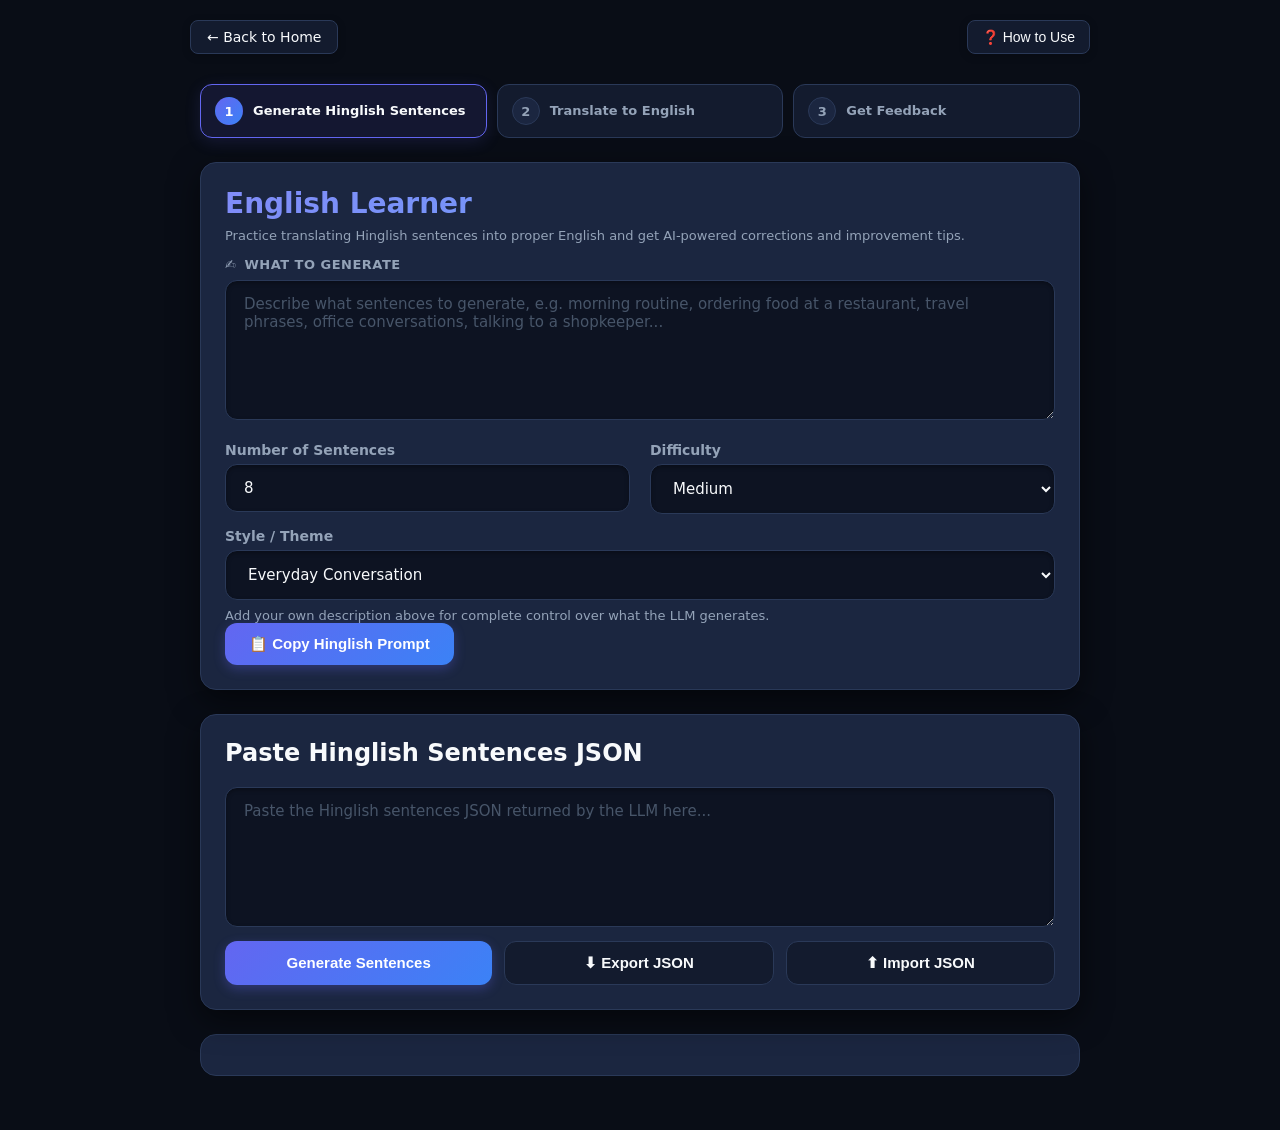
==== english/english.html @ 40af6afd "added English page" ====
<!DOCTYPE html>
<html lang="en">
<head>
  <meta charset="UTF-8">
  <meta name="viewport" content="width=device-width, initial-scale=1.0">
  <meta http-equiv="Cache-Control" content="no-cache, no-store, must-revalidate">
  <meta http-equiv="Pragma" content="no-cache">
  <meta http-equiv="Expires" content="0">
  <title>LLM Learning Hub - English Learner</title>
  <link rel="stylesheet" href="../styles.css">
</head>
<body>
  <div class="top-nav">
    <a href="../index.html" class="back-btn-top">← Back to Home</a>
    <button id="helpBtn" class="help-btn-top">❓ How to Use</button>
  </div>

  <div class="container">
    <div class="step-flow">
      <div class="step active" id="step1">
        <span class="step-num">1</span>
        <span class="step-label">Generate Hinglish Sentences</span>
      </div>
      <div class="step" id="step2">
        <span class="step-num">2</span>
        <span class="step-label">Translate to English</span>
      </div>
      <div class="step" id="step3">
        <span class="step-num">3</span>
        <span class="step-label">Get Feedback</span>
      </div>
    </div>

    <div class="card">
      <h1>English Learner</h1>
      <p class="template-hint">Practice translating Hinglish sentences into proper English and get AI-powered corrections and improvement tips.</p>

      <div class="input-group-aesthetic">
        <label for="description"><span>✍️</span> What to Generate</label>
        <textarea id="description" placeholder="Describe what sentences to generate, e.g. morning routine, ordering food at a restaurant, travel phrases, office conversations, talking to a shopkeeper..."></textarea>
      </div>

      <div class="topic-concept-grid">
        <div>
          <label for="numSentences">Number of Sentences</label>
          <input type="number" id="numSentences" value="8" min="1" max="50">
        </div>
        <div>
          <label for="difficulty">Difficulty</label>
          <select id="difficulty">
            <option>Easy</option>
            <option selected>Medium</option>
            <option>Hard</option>
          </select>
        </div>
      </div>

      <label for="style">Style / Theme</label>
      <select id="style">
        <option>Everyday Conversation</option>
        <option>Casual & Fun</option>
        <option>Formal & Polite</option>
        <option>Business / Office</option>
        <option>Travel</option>
        <option>Food & Restaurants</option>
        <option>Shopping</option>
      </select>
      <p class="template-hint">Add your own description above for complete control over what the LLM generates.</p>

      <button id="copyPromptBtn">📋 Copy Hinglish Prompt</button>
    </div>

    <div class="card">
      <h2>Paste Hinglish Sentences JSON</h2>
      <textarea id="jsonInput" placeholder='Paste the Hinglish sentences JSON returned by the LLM here...'></textarea><br>
      <div class="action-buttons">
        <button id="generateBtn">Generate Sentences</button>
        <button id="exportBtn" class="secondary-btn">⬇ Export JSON</button>
        <button id="importBtn" class="secondary-btn">⬆ Import JSON</button>
      </div>
      <input type="file" id="importFileInput" accept=".json,application/json" class="hidden">
    </div>

    <div class="card hidden" id="translationSection">
      <h2>Translate Each Sentence to English</h2>
      <p class="template-hint">Read each Hinglish sentence below and type its correct English translation. Then copy the response prompt for AI feedback.</p>
      <div id="sentences"></div>
      <button id="copyTranslationPromptBtn" class="hidden">📋 Copy Response Prompt</button>
    </div>

    <div class="card hidden" id="feedbackJsonCard">
      <h2>Paste Feedback JSON</h2>
      <textarea id="feedbackJsonInput" placeholder="Paste the AI feedback JSON here..."></textarea><br>
      <button id="showFeedbackBtn">Show Feedback</button>
    </div>

    <div id="result"></div>
    <div id="feedback"></div>
  </div>

  <div id="helpModal" class="modal-overlay">
    <div class="modal-card">
      <div class="modal-header">
        <h2>How to Use English Learner</h2>
        <button id="closeModalBtn" class="modal-close-btn">&times;</button>
      </div>
      <div class="modal-body">
        <ol>
          <li>Describe what sentences you want in <strong>What to Generate</strong> (e.g. daily routine, restaurant, travel).</li>
          <li>Click <strong>📋 Copy Hinglish Prompt</strong> and paste it into any LLM (ChatGPT, Claude, Gemini) to generate Hinglish sentences.</li>
          <li>Paste the returned JSON into the <strong>Paste Hinglish Sentences JSON</strong> box and click <strong>Generate Sentences</strong>.</li>
          <li>Type the correct <strong>English translation</strong> for each Hinglish sentence.</li>
          <li>Click <strong>📋 Copy Response Prompt</strong>, paste it into the LLM to get mistakes & improvements.</li>
          <li>Paste the returned feedback JSON and click <strong>Show Feedback</strong> to see your mistakes and how to improve.</li>
        </ol>
      </div>
    </div>
  </div>

  <div id="toast-container"></div>

  <script src="../common.js"></script>
  <script src="english.js"></script>
</body>
</html>
---- styles.css ----
:root {
  --bg-primary: #090d16;
  --bg-secondary: #131b2e;
  --bg-card: #1b2640;
  --border-color: #2a3958;
  --border-focus: #6366f1;
  --text-primary: #f8fafc;
  --text-secondary: #94a3b8;
  --accent-gradient: linear-gradient(135deg, #6366f1 0%, #3b82f6 100%);
  --accent-hover: linear-gradient(135deg, #4f46e5 0%, #2563eb 100%);
  --accent-color: #6366f1;
  --success-bg: rgba(22, 163, 74, 0.15);
  --success-border: #16a34a;
  --success-text: #4ade80;
  --error-bg: rgba(220, 38, 38, 0.15);
  --error-border: #dc2626;
  --error-text: #f87171;
  --font-sans: 'Inter', system-ui, -apple-system, BlinkMacSystemFont, "Segoe UI", Roboto, sans-serif;
}

body {
  font-family: var(--font-sans);
  background-color: var(--bg-primary);
  color: var(--text-primary);
  margin: 0;
  min-height: 100vh;
  display: flex;
  flex-direction: column;
  justify-content: flex-start;
  align-items: center;
  padding: 20px;
  box-sizing: border-box;
}

.container {
  width: 100%;
  max-width: 900px;
  margin: 0 auto;
  padding: 10px;
  box-sizing: border-box;
}

/* Top Navigation Bar */
.top-nav {
  width: 100%;
  max-width: 900px;
  margin-bottom: 20px;
  display: flex;
  justify-content: space-between;
  align-items: center;
}

.back-btn-top {
  display: inline-flex;
  align-items: center;
  gap: 8px;
  padding: 8px 16px;
  background: var(--bg-secondary);
  border: 1px solid var(--border-color);
  color: var(--text-primary);
  border-radius: 8px;
  text-decoration: none;
  font-size: 14px;
  font-weight: 500;
  transition: all 0.2s ease;
  box-shadow: 0 2px 8px rgba(0, 0, 0, 0.2);
}

.back-btn-top:hover {
  background: rgba(99, 102, 241, 0.1);
  border-color: var(--border-focus);
  color: #818cf8;
}

.help-btn-top {
  display: inline-flex;
  align-items: center;
  gap: 6px;
  padding: 8px 14px;
  background: var(--bg-secondary);
  border: 1px solid var(--border-color);
  color: var(--text-primary);
  border-radius: 8px;
  font-size: 14px;
  font-weight: 500;
  cursor: pointer;
  transition: all 0.2s ease;
  box-shadow: 0 2px 8px rgba(0, 0, 0, 0.2);
}

.help-btn-top:hover {
  background: rgba(99, 102, 241, 0.1);
  border-color: var(--border-focus);
  color: #818cf8;
}

/* Modal Styles */
.modal-overlay {
  position: fixed;
  top: 0;
  left: 0;
  width: 100%;
  height: 100%;
  background: rgba(9, 13, 22, 0.85);
  backdrop-filter: blur(6px);
  display: flex;
  justify-content: center;
  align-items: center;
  z-index: 1000;
  padding: 20px;
  box-sizing: border-box;
  opacity: 0;
  pointer-events: none;
  transition: opacity 0.25s ease;
}

.modal-overlay.active {
  opacity: 1;
  pointer-events: auto;
}

.modal-card {
  background: var(--bg-card);
  border: 1px solid var(--border-color);
  border-radius: 16px;
  max-width: 550px;
  width: 100%;
  padding: 30px;
  box-shadow: 0 20px 40px rgba(0, 0, 0, 0.6);
  position: relative;
  box-sizing: border-box;
  transform: translateY(10px);
  transition: transform 0.25s ease;
}

.modal-overlay.active .modal-card {
  transform: translateY(0);
}

.modal-header {
  display: flex;
  justify-content: space-between;
  align-items: center;
  margin-bottom: 16px;
}

.modal-header h2 {
  margin: 0;
  font-size: 20px;
  color: var(--text-primary);
}

.modal-close-btn {
  background: transparent;
  border: none;
  color: var(--text-secondary);
  font-size: 20px;
  cursor: pointer;
  padding: 4px;
  box-shadow: none;
  border-radius: 6px;
  display: flex;
  align-items: center;
  justify-content: center;
}

.modal-close-btn:hover {
  background: rgba(255, 255, 255, 0.1);
  color: var(--text-primary);
  transform: none;
  box-shadow: none;
}

.modal-body {
  color: var(--text-secondary);
  font-size: 14.5px;
  line-height: 1.6;
}

.modal-body ol {
  margin: 0;
  padding-left: 20px;
}

.modal-body li {
  margin-bottom: 10px;
}

.modal-body strong {
  color: var(--text-primary);
}

.card,
.question,
.overall-feedback-card {
  background: var(--bg-card);
  border: 1px solid var(--border-color);
  border-radius: 16px;
  box-shadow: 0 10px 30px rgba(0, 0, 0, 0.5);
  padding: 24px;
  margin-bottom: 24px;
  box-sizing: border-box;
  backdrop-filter: blur(10px);
  transition: transform 0.2s ease, border-color 0.2s ease;
}

.card:hover {
  border-color: rgba(99, 102, 241, 0.4);
}

h1, h2, h3 {
  color: var(--text-primary);
  font-weight: 700;
  margin-top: 0;
}

h1 {
  font-size: 28px;
  background: linear-gradient(135deg, #818cf8 0%, #60a5fa 100%);
  -webkit-background-clip: text;
  -webkit-text-fill-color: transparent;
  margin-bottom: 8px;
}

label {
  display: block;
  font-size: 14px;
  font-weight: 600;
  color: var(--text-secondary);
  margin-bottom: 6px;
  margin-top: 14px;
}

/* Enhanced Inputs & Textareas */
input[type="text"],
input[type="number"],
select,
textarea {
  width: 100%;
  padding: 14px 18px;
  background: #0d1322;
  border: 1.5px solid var(--border-color);
  border-radius: 12px;
  color: var(--text-primary);
  font-family: inherit;
  font-size: 15px;
  box-sizing: border-box;
  transition: all 0.25s ease;
  outline: none;
  box-shadow: inset 0 2px 4px rgba(0, 0, 0, 0.3);
}

input[type="text"]::placeholder,
input[type="number"]::placeholder,
textarea::placeholder {
  color: #475569;
}

input[type="text"]:hover,
input[type="number"]:hover,
select:hover,
textarea:hover {
  border-color: #3b82f6;
}

input[type="text"]:focus,
input[type="number"]:focus,
select:focus,
textarea:focus {
  border-color: var(--border-focus);
  background: #090d16;
  box-shadow: inset 0 2px 4px rgba(0, 0, 0, 0.4), 0 0 0 4px rgba(99, 102, 241, 0.25);
}

textarea {
  min-height: 140px;
  resize: vertical;
}

#additionalDescription {
  min-height: 80px;
}

.checkbox-group {
  display: flex;
  align-items: center;
  gap: 12px;
  margin: 16px 0;
}

.checkbox-group input {
  width: 20px;
  height: 20px;
  accent-color: var(--accent-color);
  cursor: pointer;
  margin: 0;
}

.checkbox-group label {
  margin: 0;
  color: var(--text-primary);
  cursor: pointer;
  font-weight: 500;
}

button {
  background: var(--accent-gradient);
  color: #fff;
  border: none;
  padding: 12px 24px;
  border-radius: 12px;
  cursor: pointer;
  font-size: 15px;
  font-weight: 600;
  transition: all 0.2s ease;
  box-shadow: 0 4px 12px rgba(99, 102, 241, 0.3);
  display: inline-flex;
  align-items: center;
  justify-content: center;
  gap: 8px;
}

button:hover {
  background: var(--accent-hover);
  transform: translateY(-1px);
  box-shadow: 0 6px 16px rgba(99, 102, 241, 0.4);
}

button:active {
  transform: translateY(0);
}

.action-buttons {
  display: flex;
  gap: 12px;
  flex-wrap: wrap;
  width: 100%;
  margin-top: 10px;
}

.action-buttons button {
  flex: 1;
  min-width: 180px;
}

#submitArea {
  width: 100%;
  margin: 20px 0;
}

#submitArea > button,
#submitArea .action-buttons {
  width: 100%;
}

.option {
  display: flex;
  align-items: flex-start;
  gap: 14px;
  padding: 14px 18px;
  margin: 12px 0;
  background: var(--bg-secondary);
  border: 1px solid var(--border-color);
  border-radius: 12px;
  cursor: pointer;
  transition: all 0.2s ease;
}

.option:hover {
  background: rgba(99, 102, 241, 0.08);
  border-color: rgba(99, 102, 241, 0.4);
}

.option input {
  width: 20px;
  height: 20px;
  margin-top: 2px;
  accent-color: var(--accent-color);
  flex-shrink: 0;
}

.option-content {
  flex: 1;
  min-width: 0;
}

.question-text,
.option-text {
  font-family: inherit;
  font-size: 15px;
  line-height: 1.6;
  background: var(--bg-secondary);
  border: 1px solid var(--border-color);
  border-radius: 12px;
  padding: 14px;
  margin: 10px 0 6px;
  white-space: pre-wrap;
  word-break: break-word;
}

.option-text {
  background: transparent;
  border: none;
  padding: 0;
  margin: 0;
}

.correct-option {
  background: var(--success-bg) !important;
  border-color: var(--success-border) !important;
  color: var(--success-text);
}

.wrong-option {
  background: var(--error-bg) !important;
  border-color: var(--error-border) !important;
  color: var(--error-text);
}

.correct {
  color: var(--success-text);
  font-weight: 600;
}

.wrong {
  color: var(--error-text);
  font-weight: 600;
}

#result {
  font-size: 24px;
  font-weight: 700;
  margin: 24px 0;
  text-align: center;
  background: var(--bg-card);
  border: 1px solid var(--border-color);
  padding: 20px;
  border-radius: 16px;
}

.hidden {
  display: none !important;
}

/* Interview mode specifics */
.answer-label {
  margin-top: 16px;
}

.answer-input {
  min-height: 160px;
  background: #0d1322 !important;
}

.feedback-block {
  margin-top: 16px;
  padding: 16px;
  border-radius: 12px;
  background: var(--bg-secondary);
  border: 1px solid var(--border-color);
}

.feedback-heading {
  font-weight: 600;
  margin-bottom: 8px;
  color: #818cf8;
  font-size: 14px;
  text-transform: uppercase;
  letter-spacing: 0.5px;
}

.feedback-grid {
  margin-top: 16px;
}

.feedback-pill {
  display: inline-flex;
  align-items: center;
  gap: 10px;
  padding: 8px 16px;
  border-radius: 999px;
  background: rgba(99, 102, 241, 0.15);
  border: 1px solid rgba(99, 102, 241, 0.3);
  font-weight: 600;
}

.pill-label {
  color: #818cf8;
}

.pill-value {
  color: var(--text-primary);
}

/* Home page styling overrides */
.home-container {
  display: flex;
  flex-direction: column;
  align-items: center;
  justify-content: center;
  min-height: 85vh;
  text-align: center;
}

.home-card {
  max-width: 680px;
  width: 100%;
  padding: 48px 36px;
}

.brand-badge {
  display: inline-flex;
  align-items: center;
  gap: 8px;
  padding: 8px 18px;
  border-radius: 999px;
  background: rgba(99, 102, 241, 0.12);
  border: 1px solid rgba(99, 102, 241, 0.4);
  color: #a5b4fc;
  font-size: 13px;
  font-weight: 600;
  letter-spacing: 0.4px;
  margin-bottom: 18px;
}

.home-subtitle {
  color: var(--text-secondary);
  margin-top: 10px;
  line-height: 1.6;
  font-size: 15px;
}

.mode-grid {
  display: grid;
  grid-template-columns: repeat(auto-fit, minmax(200px, 1fr));
  gap: 20px;
  margin-top: 32px;
  width: 100%;
}

.mode-card {
  background: var(--bg-secondary);
  border: 2px solid var(--border-color);
  border-radius: 16px;
  padding: 30px 20px;
  text-decoration: none;
  color: var(--text-primary);
  display: flex;
  flex-direction: column;
  align-items: center;
  gap: 12px;
  transition: all 0.25s ease;
  cursor: pointer;
  box-sizing: border-box;
  min-height: 180px;
  justify-content: center;
}

.mode-card:hover {
  border-color: var(--border-focus);
  transform: translateY(-4px);
  background: rgba(99, 102, 241, 0.05);
  box-shadow: 0 10px 25px rgba(99, 102, 241, 0.2);
}

.mode-card:active {
  transform: translateY(-2px);
}

.mode-card:focus-visible {
  outline: 2px solid var(--border-focus);
  outline-offset: 2px;
}

.mode-icon {
  font-size: 36px;
}

.mode-title {
  font-size: 18px;
  font-weight: 700;
}

.mode-desc {
  font-size: 13px;
  color: var(--text-secondary);
  line-height: 1.5;
}

.home-footer {
  margin-top: 36px;
  padding: 16px 20px;
  background: var(--bg-secondary);
  border: 1px dashed var(--border-color);
  border-radius: 12px;
  font-size: 14px;
  color: var(--text-secondary);
}

.home-footer strong {
  color: #818cf8;
}

.home-footer p {
  margin: 6px 0 0;
}

/* Step flow indicator */
.step-flow {
  display: flex;
  gap: 10px;
  margin-bottom: 24px;
  flex-wrap: wrap;
}

.step {
  flex: 1;
  min-width: 140px;
  display: flex;
  align-items: center;
  gap: 10px;
  padding: 12px 14px;
  background: var(--bg-secondary);
  border: 1px solid var(--border-color);
  border-radius: 12px;
  color: var(--text-secondary);
  transition: all 0.25s ease;
}

.step.active {
  border-color: var(--border-focus);
  background: rgba(99, 102, 241, 0.12);
  color: var(--text-primary);
  box-shadow: 0 4px 16px rgba(99, 102, 241, 0.15);
}

.step .step-num {
  width: 26px;
  height: 26px;
  border-radius: 50%;
  background: var(--bg-card);
  border: 1.5px solid var(--border-color);
  display: flex;
  align-items: center;
  justify-content: center;
  font-size: 13px;
  font-weight: 700;
  flex-shrink: 0;
  transition: all 0.25s ease;
}

.step.active .step-num {
  background: var(--accent-gradient);
  border-color: transparent;
  color: #fff;
}

.step-label {
  font-weight: 600;
  font-size: 13px;
  line-height: 1.3;
}

/* Toast notifications */
#toast-container {
  position: fixed;
  bottom: 20px;
  left: 50%;
  transform: translateX(-50%);
  z-index: 2000;
  display: flex;
  flex-direction: column;
  align-items: center;
  gap: 8px;
  width: min(92vw, 440px);
  pointer-events: none;
}

.toast {
  background: var(--bg-card);
  border: 1px solid var(--border-focus);
  color: var(--text-primary);
  padding: 12px 20px;
  border-radius: 12px;
  font-size: 14px;
  font-weight: 500;
  box-shadow: 0 10px 30px rgba(0, 0, 0, 0.5);
  opacity: 0;
  transform: translateY(12px);
  transition: all 0.25s ease;
  text-align: center;
  max-width: 100%;
  line-height: 1.4;
  word-break: break-word;
}

.toast.show {
  opacity: 1;
  transform: translateY(0);
}

.toast.success {
  background: var(--success-bg);
  border-color: var(--success-border);
  color: var(--success-text);
}

.toast.error {
  background: var(--error-bg);
  border-color: var(--error-border);
  color: var(--error-text);
}

.answer-preview {
  white-space: pre-wrap;
  word-break: break-word;
  color: var(--text-primary);
}

.correct-translation {
  color: var(--success-text);
  white-space: pre-wrap;
  word-break: break-word;
}

/* Mobile responsiveness */
@media (max-width: 640px) {
  body {
    padding: 10px;
  }

  .container {
    padding: 4px;
  }

  .card,
  .question,
  .overall-feedback-card {
    padding: 16px;
    border-radius: 12px;
  }

  h1 {
    font-size: 24px;
  }

  button {
    width: 100%;
  }

  .action-buttons {
    flex-direction: column;
  }

  .action-buttons button {
    min-width: 0;
  }

  input[type="text"],
  input[type="number"],
  select,
  textarea {
    font-size: 16px;
  }

  .step-flow {
    gap: 6px;
  }

  .step {
    min-width: 100%;
    padding: 10px 12px;
  }

  .home-card {
    padding: 28px 18px;
  }

  .top-nav {
    margin-bottom: 14px;
  }

  .back-btn-top,
  .help-btn-top {
    padding: 8px 12px;
    font-size: 13px;
  }
}

/* Aesthetic Topic & Concept Input Styles */
.topic-concept-grid {
  display: grid;
  grid-template-columns: 1fr 1fr;
  gap: 20px;
  margin-top: 8px;
  margin-bottom: 4px;
}

@media (max-width: 768px) {
  .topic-concept-grid {
    grid-template-columns: 1fr;
    gap: 16px;
  }
}

.input-group-aesthetic {
  display: flex;
  flex-direction: column;
  position: relative;
}

.input-group-aesthetic > label {
  display: flex;
  align-items: center;
  gap: 8px;
  font-size: 13px;
  font-weight: 600;
  color: var(--text-secondary);
  margin-bottom: 8px;
  margin-top: 14px;
  letter-spacing: 0.5px;
  text-transform: uppercase;
}

.input-with-icon {
  position: relative;
  display: flex;
  align-items: center;
}

.input-with-icon input {
  padding-left: 48px !important;
}

.input-icon {
  position: absolute;
  left: 16px;
  font-size: 18px;
  pointer-events: none;
  display: flex;
  align-items: center;
  justify-content: center;
  color: var(--text-secondary);
  transition: color 0.25s ease;
}

.input-with-icon input:focus ~ .input-icon,
.input-with-icon input:hover ~ .input-icon {
  color: var(--border-focus);
}

.suggestion-chips {
  display: flex;
  flex-wrap: wrap;
  gap: 6px;
  margin-top: 8px;
}

.chip {
  background: var(--bg-secondary);
  border: 1px solid var(--border-color);
  color: var(--text-secondary);
  font-size: 12px;
  padding: 4px 12px;
  border-radius: 20px;
  cursor: pointer;
  transition: all 0.2s ease;
  font-family: inherit;
  font-weight: 500;
}

.chip:hover {
  background: rgba(99, 102, 241, 0.15);
  border-color: var(--border-focus);
  color: #818cf8;
  transform: translateY(-1px);
}

/* Prompt template select */
#promptTemplate {
  margin-bottom: 4px;
}

.template-hint {
  font-size: 13px;
  color: var(--text-secondary);
  margin-top: 8px;
  margin-bottom: 0;
}

/* Timer controls */
.timer-controls {
  display: flex;
  align-items: center;
  gap: 24px;
  margin: 6px 0 4px;
  flex-wrap: wrap;
}

.timer-controls .checkbox-group {
  margin: 0;
}

.timer-duration {
  display: flex;
  align-items: center;
  gap: 10px;
}

.timer-duration label {
  margin: 0;
  white-space: nowrap;
}

.timer-duration input {
  width: 90px;
}

/* Timer bar */
.timer-bar {
  position: sticky;
  top: 12px;
  z-index: 50;
  background: var(--bg-card);
  border: 1.5px solid var(--border-focus);
  color: var(--text-primary);
  border-radius: 12px;
  padding: 12px 20px;
  margin-bottom: 20px;
  font-size: 18px;
  font-weight: 700;
  text-align: center;
  box-shadow: 0 6px 20px rgba(0, 0, 0, 0.4);
  letter-spacing: 1px;
}

.timer-bar.timer-warning {
  background: rgba(220, 38, 38, 0.15);
  border-color: var(--error-border);
  color: var(--error-text);
  animation: timer-pulse 1s ease-in-out infinite;
}

@keyframes timer-pulse {
  0%, 100% { opacity: 1; }
  50% { opacity: 0.6; }
}

/* Secondary buttons */
.secondary-btn {
  background: var(--bg-secondary);
  border: 1px solid var(--border-color);
  color: var(--text-primary);
  box-shadow: none;
}

.secondary-btn:hover {
  background: rgba(99, 102, 241, 0.15);
  border-color: var(--border-focus);
  color: #818cf8;
  box-shadow: none;
  transform: translateY(-1px);
}

@media (max-width: 640px) {
  .timer-controls {
    gap: 12px;
  }
}
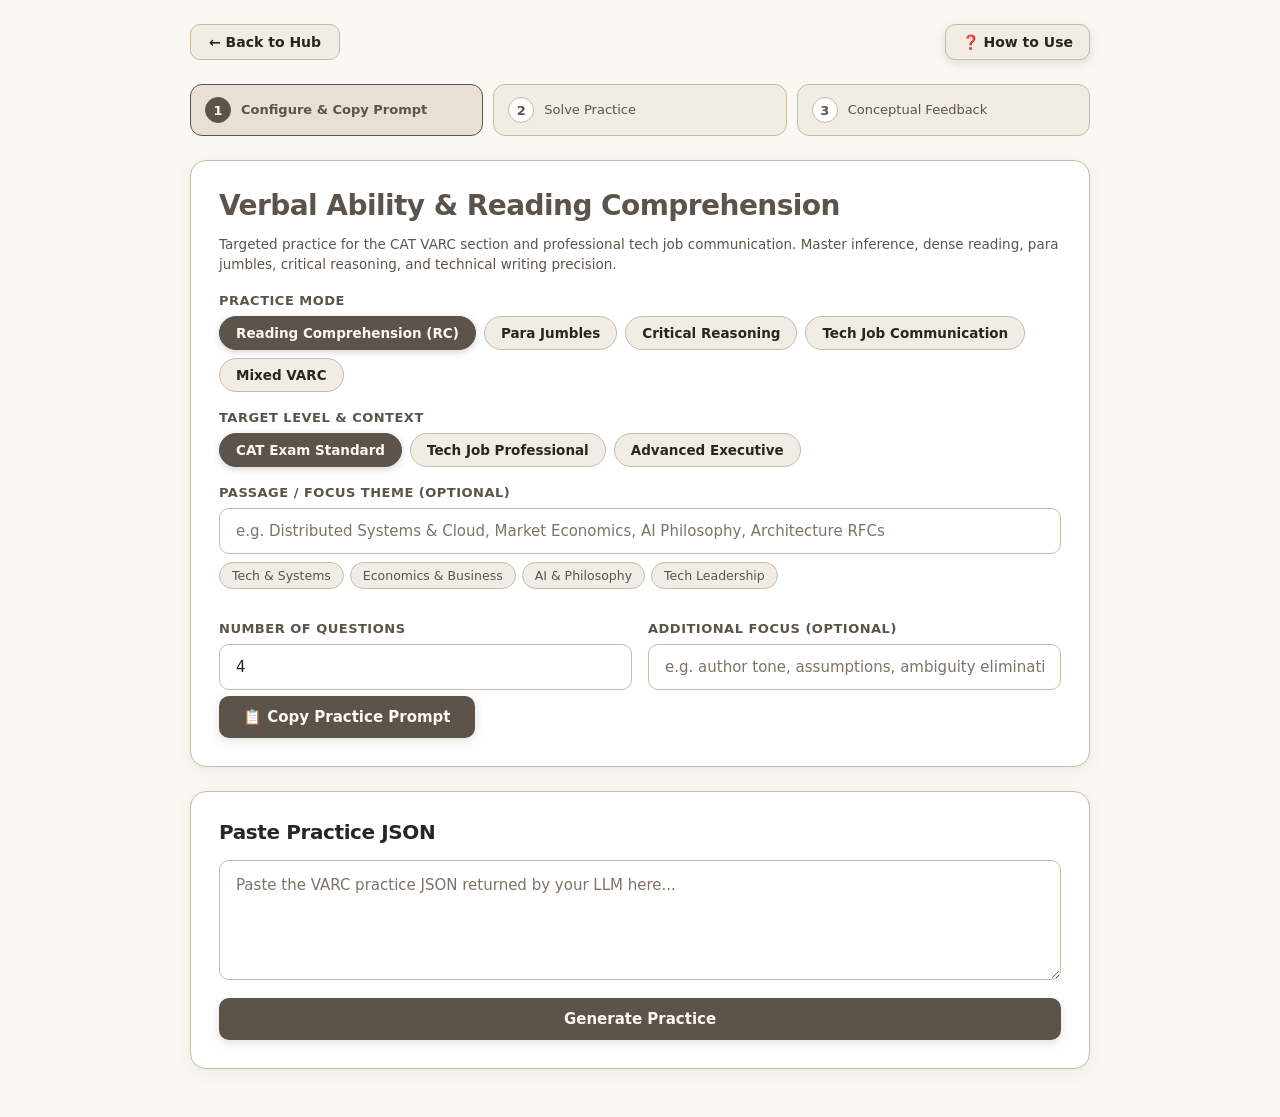
==== commit f4844a4a: "Refactor to LLM Prep Hub: simplify UI, CAT VARC and Tech English overhaul, single-response concept f" ====
--- a/english/english.html
+++ b/english/english.html
@@ -6,12 +6,12 @@
   <meta http-equiv="Cache-Control" content="no-cache, no-store, must-revalidate">
   <meta http-equiv="Pragma" content="no-cache">
   <meta http-equiv="Expires" content="0">
-  <title>LLM Learning Hub - English Learner</title>
+  <title>LLM Learning Hub - CAT VARC & Tech English</title>
   <link rel="stylesheet" href="../styles.css">
 </head>
 <body>
   <div class="top-nav">
-    <a href="../index.html" class="back-btn-top">← Back to Home</a>
+    <a href="../index.html" class="back-btn-top">← Back to Hub</a>
     <button id="helpBtn" class="help-btn-top">❓ How to Use</button>
   </div>
 
@@ -19,99 +19,104 @@
     <div class="step-flow">
       <div class="step active" id="step1">
         <span class="step-num">1</span>
-        <span class="step-label">Generate Hinglish Sentences</span>
+        <span class="step-label">Configure & Copy Prompt</span>
       </div>
       <div class="step" id="step2">
         <span class="step-num">2</span>
-        <span class="step-label">Translate to English</span>
+        <span class="step-label">Solve Practice</span>
       </div>
       <div class="step" id="step3">
         <span class="step-num">3</span>
-        <span class="step-label">Get Feedback</span>
+        <span class="step-label">Conceptual Feedback</span>
       </div>
     </div>
 
     <div class="card">
-      <h1>English Learner</h1>
-      <p class="template-hint">Practice translating Hinglish sentences into proper English and get AI-powered corrections and improvement tips.</p>
+      <h1>Verbal Ability & Reading Comprehension</h1>
+      <p class="template-hint">Targeted practice for the CAT VARC section and professional tech job communication. Master inference, dense reading, para jumbles, critical reasoning, and technical writing precision.</p>
 
-      <div class="input-group-aesthetic">
-        <label for="description"><span>✍️</span> What to Generate</label>
-        <textarea id="description" placeholder="Describe what sentences to generate, e.g. morning routine, ordering food at a restaurant, travel phrases, office conversations, talking to a shopkeeper..."></textarea>
+      <label>Practice Mode</label>
+      <div class="pill-group" id="practiceTypeGroup">
+        <button type="button" class="pill-btn active" data-value="Reading Comprehension (RC)">Reading Comprehension (RC)</button>
+        <button type="button" class="pill-btn" data-value="Para Jumbles & Sentence Order">Para Jumbles</button>
+        <button type="button" class="pill-btn" data-value="Critical Reasoning & Inferences">Critical Reasoning</button>
+        <button type="button" class="pill-btn" data-value="Tech Communication & Precision">Tech Job Communication</button>
+        <button type="button" class="pill-btn" data-value="Mixed VARC Practice">Mixed VARC</button>
+      </div>
+      <input type="hidden" id="practiceType" value="Reading Comprehension (RC)">
+
+      <label>Target Level & Context</label>
+      <div class="pill-group" id="targetLevelGroup">
+        <button type="button" class="pill-btn active" data-value="CAT Exam Standard">CAT Exam Standard</button>
+        <button type="button" class="pill-btn" data-value="Tech Job Professional">Tech Job Professional</button>
+        <button type="button" class="pill-btn" data-value="Advanced Executive">Advanced Executive</button>
+      </div>
+      <input type="hidden" id="targetLevel" value="CAT Exam Standard">
+
+      <label for="topic">Passage / Focus Theme (Optional)</label>
+      <input type="text" id="topic" placeholder="e.g. Distributed Systems & Cloud, Market Economics, AI Philosophy, Architecture RFCs">
+      <div class="suggestion-chips">
+        <button type="button" class="chip" onclick="setTopic('Distributed Systems & Cloud Computing')">Tech & Systems</button>
+        <button type="button" class="chip" onclick="setTopic('Economics & Corporate Strategy')">Economics & Business</button>
+        <button type="button" class="chip" onclick="setTopic('Cognitive Science & AI Ethics')">AI & Philosophy</button>
+        <button type="button" class="chip" onclick="setTopic('Engineering Leadership & Technical RFCs')">Tech Leadership</button>
       </div>
 
-      <div class="topic-concept-grid">
+      <div class="two-col-grid" style="margin-top: 14px;">
         <div>
-          <label for="numSentences">Number of Sentences</label>
-          <input type="number" id="numSentences" value="8" min="1" max="50">
+          <label for="numQuestions">Number of Questions</label>
+          <input type="number" id="numQuestions" value="4" min="1" max="20">
         </div>
         <div>
-          <label for="difficulty">Difficulty</label>
-          <select id="difficulty">
-            <option>Easy</option>
-            <option selected>Medium</option>
-            <option>Hard</option>
-          </select>
+          <label for="additionalDescription">Additional Focus (optional)</label>
+          <input type="text" id="additionalDescription" placeholder="e.g. author tone, assumptions, ambiguity elimination...">
         </div>
       </div>
 
-      <label for="style">Style / Theme</label>
-      <select id="style">
-        <option>Everyday Conversation</option>
-        <option>Casual & Fun</option>
-        <option>Formal & Polite</option>
-        <option>Business / Office</option>
-        <option>Travel</option>
-        <option>Food & Restaurants</option>
-        <option>Shopping</option>
-      </select>
-      <p class="template-hint">Add your own description above for complete control over what the LLM generates.</p>
-
-      <button id="copyPromptBtn">📋 Copy Hinglish Prompt</button>
+      <button id="copyPromptBtn">📋 Copy Practice Prompt</button>
     </div>
 
     <div class="card">
-      <h2>Paste Hinglish Sentences JSON</h2>
-      <textarea id="jsonInput" placeholder='Paste the Hinglish sentences JSON returned by the LLM here...'></textarea><br>
+      <h2>Paste Practice JSON</h2>
+      <textarea id="jsonInput" placeholder="Paste the VARC practice JSON returned by your LLM here..."></textarea>
       <div class="action-buttons">
-        <button id="generateBtn">Generate Sentences</button>
-        <button id="exportBtn" class="secondary-btn">⬇ Export JSON</button>
-        <button id="importBtn" class="secondary-btn">⬆ Import JSON</button>
+        <button id="generateBtn">Generate Practice</button>
       </div>
-      <input type="file" id="importFileInput" accept=".json,application/json" class="hidden">
     </div>
 
-    <div class="card hidden" id="translationSection">
-      <h2>Translate Each Sentence to English</h2>
-      <p class="template-hint">Read each Hinglish sentence below and type its correct English translation. Then copy the response prompt for AI feedback.</p>
-      <div id="sentences"></div>
-      <button id="copyTranslationPromptBtn" class="hidden">📋 Copy Response Prompt</button>
+    <div id="practiceArea" class="hidden">
+      <div id="passageContainer"></div>
+      <div id="questionsContainer"></div>
+      <div id="submitArea"></div>
+      <div id="result"></div>
     </div>
 
-    <div class="card hidden" id="feedbackJsonCard">
-      <h2>Paste Feedback JSON</h2>
-      <textarea id="feedbackJsonInput" placeholder="Paste the AI feedback JSON here..."></textarea><br>
-      <button id="showFeedbackBtn">Show Feedback</button>
+    <div id="feedbackPasteCard" class="card hidden">
+      <h2>Paste AI Conceptual Feedback (Optional)</h2>
+      <p class="template-hint">After copying the concept & knowledge gap prompt to your LLM, paste the AI's single masterclass response here to view it cleanly formatted.</p>
+      <textarea id="feedbackTextInput" placeholder="Paste the AI's comprehensive conceptual feedback here..."></textarea>
+      <div class="action-buttons">
+        <button id="showFeedbackBtn">Show Feedback</button>
+      </div>
     </div>
 
-    <div id="result"></div>
-    <div id="feedback"></div>
+    <div id="feedbackViewArea"></div>
   </div>
 
   <div id="helpModal" class="modal-overlay">
     <div class="modal-card">
       <div class="modal-header">
-        <h2>How to Use English Learner</h2>
+        <h2>How to Use English / VARC Hub</h2>
         <button id="closeModalBtn" class="modal-close-btn">&times;</button>
       </div>
       <div class="modal-body">
         <ol>
-          <li>Describe what sentences you want in <strong>What to Generate</strong> (e.g. daily routine, restaurant, travel).</li>
-          <li>Click <strong>📋 Copy Hinglish Prompt</strong> and paste it into any LLM (ChatGPT, Claude, Gemini) to generate Hinglish sentences.</li>
-          <li>Paste the returned JSON into the <strong>Paste Hinglish Sentences JSON</strong> box and click <strong>Generate Sentences</strong>.</li>
-          <li>Type the correct <strong>English translation</strong> for each Hinglish sentence.</li>
-          <li>Click <strong>📋 Copy Response Prompt</strong>, paste it into the LLM to get mistakes & improvements.</li>
-          <li>Paste the returned feedback JSON and click <strong>Show Feedback</strong> to see your mistakes and how to improve.</li>
+          <li>Select your <strong>Practice Mode</strong> (e.g. Reading Comprehension, Para Jumbles, Tech Job Communication) and target level.</li>
+          <li>Click <strong>📋 Copy Practice Prompt</strong> and paste it into any LLM (ChatGPT, Claude, Gemini).</li>
+          <li>Paste the returned JSON into <strong>Paste Practice JSON</strong> and click <strong>Generate Practice</strong>.</li>
+          <li>Read the passage (for RC) and select your answers for each question.</li>
+          <li>Click <strong>Submit Test</strong> to view your score and detailed answer keys.</li>
+          <li>Click <strong>📋 Copy Concept & Knowledge Gap Prompt</strong> — the LLM will give you a single cohesive response deeply explaining the reading, reasoning, and grammar concepts you missed.</li>
         </ol>
       </div>
     </div>
--- a/styles.css
+++ b/styles.css
@@ -1,21 +1,29 @@
 :root {
-  --bg-primary: #090d16;
-  --bg-secondary: #131b2e;
-  --bg-card: #1b2640;
-  --border-color: #2a3958;
-  --border-focus: #6366f1;
-  --text-primary: #f8fafc;
-  --text-secondary: #94a3b8;
-  --accent-gradient: linear-gradient(135deg, #6366f1 0%, #3b82f6 100%);
-  --accent-hover: linear-gradient(135deg, #4f46e5 0%, #2563eb 100%);
-  --accent-color: #6366f1;
-  --success-bg: rgba(22, 163, 74, 0.15);
-  --success-border: #16a34a;
-  --success-text: #4ade80;
-  --error-bg: rgba(220, 38, 38, 0.15);
-  --error-border: #dc2626;
-  --error-text: #f87171;
+  --bg-primary: #FBF8F3;
+  --bg-surface: #F1ECE4;
+  --bg-card: #FFFFFF;
+  --border-color: #C8BBA8;
+  --border-subtle: #DDD5CA;
+  --border-focus: #5C534A;
+  --primary-color: #5C534A;
+  --primary-hover: #474039;
+  --accent-color: #C8BBA8;
+  --accent-hover: #B8AA95;
+  --text-primary: #2A2520;
+  --text-secondary: #5C534A;
+  --text-muted: #7E7368;
+  --success-bg: #EBF7EE;
+  --success-border: #2E7D32;
+  --success-text: #1B5E20;
+  --error-bg: #FDF2F2;
+  --error-border: #D32F2F;
+  --error-text: #C62828;
   --font-sans: 'Inter', system-ui, -apple-system, BlinkMacSystemFont, "Segoe UI", Roboto, sans-serif;
+  --card-shadow: 0 4px 20px rgba(42, 37, 32, 0.05), 0 1px 3px rgba(42, 37, 32, 0.04);
+}
+
+* {
+  box-sizing: border-box;
 }
 
 body {
@@ -28,23 +36,22 @@
   flex-direction: column;
   justify-content: flex-start;
   align-items: center;
-  padding: 20px;
-  box-sizing: border-box;
+  padding: 24px 20px;
+  -webkit-font-smoothing: antialiased;
 }
 
 .container {
   width: 100%;
   max-width: 900px;
   margin: 0 auto;
-  padding: 10px;
-  box-sizing: border-box;
+  padding: 0;
 }
 
 /* Top Navigation Bar */
 .top-nav {
   width: 100%;
   max-width: 900px;
-  margin-bottom: 20px;
+  margin-bottom: 24px;
   display: flex;
   justify-content: space-between;
   align-items: center;
@@ -54,44 +61,718 @@
   display: inline-flex;
   align-items: center;
   gap: 8px;
-  padding: 8px 16px;
-  background: var(--bg-secondary);
-  border: 1px solid var(--border-color);
-  color: var(--text-primary);
-  border-radius: 8px;
+  padding: 9px 18px;
+  background: var(--bg-surface);
+  border: 1.5px solid var(--border-color);
+  color: var(--text-primary);
+  border-radius: 10px;
   text-decoration: none;
   font-size: 14px;
-  font-weight: 500;
+  font-weight: 600;
   transition: all 0.2s ease;
-  box-shadow: 0 2px 8px rgba(0, 0, 0, 0.2);
 }
 
 .back-btn-top:hover {
-  background: rgba(99, 102, 241, 0.1);
-  border-color: var(--border-focus);
-  color: #818cf8;
+  background: var(--primary-color);
+  border-color: var(--primary-color);
+  color: #FBF8F3;
 }
 
 .help-btn-top {
   display: inline-flex;
   align-items: center;
   gap: 6px;
-  padding: 8px 14px;
-  background: var(--bg-secondary);
-  border: 1px solid var(--border-color);
-  color: var(--text-primary);
-  border-radius: 8px;
+  padding: 9px 16px;
+  background: var(--bg-surface);
+  border: 1.5px solid var(--border-color);
+  color: var(--text-primary);
+  border-radius: 10px;
   font-size: 14px;
-  font-weight: 500;
+  font-weight: 600;
   cursor: pointer;
   transition: all 0.2s ease;
-  box-shadow: 0 2px 8px rgba(0, 0, 0, 0.2);
 }
 
 .help-btn-top:hover {
-  background: rgba(99, 102, 241, 0.1);
+  background: var(--primary-color);
+  border-color: var(--primary-color);
+  color: #FBF8F3;
+}
+
+/* Cards */
+.card,
+.question,
+.overall-feedback-card {
+  background: var(--bg-card);
+  border: 1.5px solid var(--border-color);
+  border-radius: 16px;
+  box-shadow: var(--card-shadow);
+  padding: 28px;
+  margin-bottom: 24px;
+  transition: border-color 0.2s ease, box-shadow 0.2s ease;
+}
+
+.card:hover {
+  border-color: var(--primary-color);
+}
+
+h1, h2, h3, h4 {
+  color: var(--text-primary);
+  font-weight: 700;
+  margin-top: 0;
+  letter-spacing: -0.02em;
+}
+
+h1 {
+  font-size: 28px;
+  color: var(--primary-color);
+  margin-bottom: 12px;
+}
+
+h2 {
+  font-size: 20px;
+  margin-bottom: 16px;
+}
+
+h3 {
+  font-size: 17px;
+  margin-bottom: 12px;
+}
+
+label {
+  display: block;
+  font-size: 13px;
+  font-weight: 700;
+  text-transform: uppercase;
+  letter-spacing: 0.5px;
+  color: var(--text-secondary);
+  margin-bottom: 8px;
+  margin-top: 18px;
+}
+
+/* Inputs & Textareas */
+input[type="text"],
+input[type="number"],
+textarea {
+  width: 100%;
+  padding: 13px 16px;
+  background: #FFFFFF;
+  border: 1.5px solid var(--border-color);
+  border-radius: 10px;
+  color: var(--text-primary);
+  font-family: inherit;
+  font-size: 15px;
+  box-sizing: border-box;
+  transition: all 0.2s ease;
+  outline: none;
+}
+
+input[type="text"]::placeholder,
+input[type="number"]::placeholder,
+textarea::placeholder {
+  color: var(--text-muted);
+}
+
+input[type="text"]:hover,
+input[type="number"]:hover,
+textarea:hover {
+  border-color: var(--primary-color);
+}
+
+input[type="text"]:focus,
+input[type="number"]:focus,
+textarea:focus {
   border-color: var(--border-focus);
-  color: #818cf8;
+  background: #FFFFFF;
+  box-shadow: 0 0 0 3px rgba(92, 83, 74, 0.12);
+}
+
+textarea {
+  min-height: 120px;
+  resize: vertical;
+  line-height: 1.5;
+}
+
+/* Pill Selectors (Alternative to <select>) */
+.pill-group {
+  display: flex;
+  gap: 8px;
+  flex-wrap: wrap;
+  margin-top: 6px;
+  margin-bottom: 12px;
+}
+
+.pill-btn {
+  padding: 8px 16px;
+  border-radius: 999px;
+  border: 1.5px solid var(--border-color);
+  background: var(--bg-surface);
+  color: var(--text-primary);
+  font-size: 13.5px;
+  font-weight: 600;
+  cursor: pointer;
+  transition: all 0.2s ease;
+  box-shadow: none;
+}
+
+.pill-btn:hover {
+  background: #E8E0D5;
+  border-color: var(--primary-color);
+  transform: none;
+  box-shadow: none;
+}
+
+.pill-btn.active {
+  background: var(--primary-color);
+  color: #FBF8F3;
+  border-color: var(--primary-color);
+  box-shadow: 0 2px 6px rgba(92, 83, 74, 0.25);
+}
+
+/* Suggestion Chips */
+.suggestion-chips {
+  display: flex;
+  flex-wrap: wrap;
+  gap: 6px;
+  margin-top: 8px;
+}
+
+.chip {
+  background: var(--bg-surface);
+  border: 1px solid var(--border-color);
+  color: var(--text-secondary);
+  font-size: 12.5px;
+  padding: 5px 12px;
+  border-radius: 20px;
+  cursor: pointer;
+  transition: all 0.2s ease;
+  font-family: inherit;
+  font-weight: 500;
+  box-shadow: none;
+}
+
+.chip:hover {
+  background: var(--primary-color);
+  border-color: var(--primary-color);
+  color: #FBF8F3;
+  transform: translateY(-1px);
+  box-shadow: none;
+}
+
+/* Buttons */
+button {
+  background: var(--primary-color);
+  color: #FBF8F3;
+  border: none;
+  padding: 12px 24px;
+  border-radius: 10px;
+  cursor: pointer;
+  font-size: 15px;
+  font-weight: 600;
+  transition: all 0.2s ease;
+  box-shadow: 0 3px 10px rgba(92, 83, 74, 0.18);
+  display: inline-flex;
+  align-items: center;
+  justify-content: center;
+  gap: 8px;
+  font-family: inherit;
+}
+
+button:hover {
+  background: var(--primary-hover);
+  transform: translateY(-1px);
+  box-shadow: 0 5px 14px rgba(92, 83, 74, 0.25);
+}
+
+button:active {
+  transform: translateY(0);
+}
+
+.secondary-btn {
+  background: var(--bg-surface);
+  border: 1.5px solid var(--border-color);
+  color: var(--text-primary);
+  box-shadow: none;
+}
+
+.secondary-btn:hover {
+  background: #E8E0D5;
+  border-color: var(--primary-color);
+  color: var(--text-primary);
+  box-shadow: none;
+  transform: translateY(-1px);
+}
+
+.action-buttons {
+  display: flex;
+  gap: 12px;
+  flex-wrap: wrap;
+  width: 100%;
+  margin-top: 14px;
+}
+
+.action-buttons button {
+  flex: 1;
+  min-width: 180px;
+}
+
+#submitArea {
+  width: 100%;
+  margin: 20px 0;
+}
+
+#submitArea > button,
+#submitArea .action-buttons {
+  width: 100%;
+}
+
+/* Options for MCQs */
+.option {
+  display: flex;
+  align-items: flex-start;
+  gap: 14px;
+  padding: 14px 18px;
+  margin: 10px 0;
+  background: var(--bg-surface);
+  border: 1.5px solid var(--border-color);
+  border-radius: 10px;
+  cursor: pointer;
+  transition: all 0.2s ease;
+}
+
+.option:hover {
+  background: #EBE4D8;
+  border-color: var(--primary-color);
+}
+
+.option input {
+  width: 18px;
+  height: 18px;
+  margin-top: 2px;
+  accent-color: var(--primary-color);
+  flex-shrink: 0;
+  cursor: pointer;
+}
+
+.option-content {
+  flex: 1;
+  min-width: 0;
+}
+
+.question-text {
+  font-family: inherit;
+  font-size: 15.5px;
+  line-height: 1.6;
+  background: var(--bg-surface);
+  border: 1.5px solid var(--border-color);
+  border-radius: 10px;
+  padding: 16px;
+  margin: 10px 0 14px;
+  white-space: pre-wrap;
+  word-break: break-word;
+}
+
+.option-text {
+  font-size: 14.5px;
+  line-height: 1.5;
+}
+
+.correct-option {
+  background: var(--success-bg) !important;
+  border-color: var(--success-border) !important;
+  color: var(--success-text);
+  font-weight: 500;
+}
+
+.wrong-option {
+  background: var(--error-bg) !important;
+  border-color: var(--error-border) !important;
+  color: var(--error-text);
+}
+
+.correct {
+  color: var(--success-text);
+  font-weight: 600;
+  margin: 8px 0;
+}
+
+.wrong {
+  color: var(--error-text);
+  font-weight: 600;
+  margin: 8px 0;
+}
+
+.concept-tag {
+  display: inline-block;
+  font-size: 12px;
+  font-weight: 600;
+  color: var(--text-secondary);
+  background: var(--bg-surface);
+  border: 1px solid var(--border-color);
+  padding: 3px 10px;
+  border-radius: 999px;
+  margin-top: 6px;
+}
+
+#result {
+  font-size: 22px;
+  font-weight: 700;
+  margin: 24px 0;
+  text-align: center;
+  background: var(--bg-card);
+  border: 1.5px solid var(--border-color);
+  padding: 20px;
+  border-radius: 14px;
+  color: var(--primary-color);
+}
+
+.hidden {
+  display: none !important;
+}
+
+/* Reading Comprehension Specifics */
+.rc-passage-card {
+  background: var(--bg-surface);
+  border: 1.5px solid var(--border-color);
+  border-radius: 14px;
+  padding: 24px 28px;
+  margin-bottom: 24px;
+}
+
+.rc-passage-title {
+  font-size: 18px;
+  font-weight: 700;
+  color: var(--primary-color);
+  margin-bottom: 12px;
+  display: flex;
+  align-items: center;
+  gap: 8px;
+}
+
+.rc-passage-body {
+  font-size: 15.5px;
+  line-height: 1.8;
+  color: var(--text-primary);
+  white-space: pre-wrap;
+  word-break: break-word;
+}
+
+/* Unified Single-Response Feedback Display */
+.unified-feedback-card {
+  background: var(--bg-card);
+  border: 2px solid var(--primary-color);
+  border-radius: 16px;
+  padding: 28px;
+  margin-top: 24px;
+  box-shadow: var(--card-shadow);
+}
+
+.unified-feedback-card h2 {
+  color: var(--primary-color);
+  border-bottom: 1.5px solid var(--border-color);
+  padding-bottom: 12px;
+  margin-bottom: 18px;
+}
+
+.unified-feedback-body {
+  font-size: 15px;
+  line-height: 1.75;
+  color: var(--text-primary);
+  white-space: pre-wrap;
+  word-break: break-word;
+}
+
+/* Interview mode specifics */
+.answer-label {
+  margin-top: 16px;
+}
+
+.answer-input {
+  min-height: 140px;
+  background: #FFFFFF !important;
+}
+
+.feedback-block {
+  margin-top: 14px;
+  padding: 16px;
+  border-radius: 10px;
+  background: var(--bg-surface);
+  border: 1px solid var(--border-color);
+}
+
+.feedback-heading {
+  font-weight: 700;
+  margin-bottom: 6px;
+  color: var(--primary-color);
+  font-size: 13px;
+  text-transform: uppercase;
+  letter-spacing: 0.5px;
+}
+
+.feedback-pill {
+  display: inline-flex;
+  align-items: center;
+  gap: 8px;
+  padding: 6px 14px;
+  border-radius: 999px;
+  background: var(--bg-surface);
+  border: 1.5px solid var(--border-color);
+  font-weight: 600;
+  font-size: 14px;
+}
+
+.pill-label {
+  color: var(--text-secondary);
+}
+
+.pill-value {
+  color: var(--primary-color);
+}
+
+/* Home page styling */
+.home-container {
+  display: flex;
+  flex-direction: column;
+  align-items: center;
+  justify-content: center;
+  min-height: 85vh;
+  text-align: center;
+  width: 100%;
+}
+
+.home-card {
+  max-width: 720px;
+  width: 100%;
+  padding: 48px 36px;
+}
+
+.brand-badge {
+  display: inline-flex;
+  align-items: center;
+  gap: 8px;
+  padding: 8px 18px;
+  border-radius: 999px;
+  background: var(--bg-surface);
+  border: 1.5px solid var(--border-color);
+  color: var(--primary-color);
+  font-size: 13px;
+  font-weight: 700;
+  letter-spacing: 0.4px;
+  margin-bottom: 18px;
+}
+
+.home-subtitle {
+  color: var(--text-secondary);
+  margin-top: 10px;
+  line-height: 1.6;
+  font-size: 16px;
+}
+
+.mode-grid {
+  display: grid;
+  grid-template-columns: repeat(auto-fit, minmax(200px, 1fr));
+  gap: 20px;
+  margin-top: 32px;
+  width: 100%;
+}
+
+.mode-card {
+  background: var(--bg-surface);
+  border: 1.5px solid var(--border-color);
+  border-radius: 14px;
+  padding: 28px 20px;
+  text-decoration: none;
+  color: var(--text-primary);
+  display: flex;
+  flex-direction: column;
+  align-items: center;
+  gap: 12px;
+  transition: all 0.25s ease;
+  cursor: pointer;
+  box-sizing: border-box;
+  min-height: 190px;
+  justify-content: center;
+}
+
+.mode-card:hover {
+  border-color: var(--primary-color);
+  transform: translateY(-3px);
+  background: #EAE3D9;
+  box-shadow: 0 8px 20px rgba(42, 37, 32, 0.08);
+}
+
+.mode-card:focus-visible {
+  outline: 2px solid var(--primary-color);
+  outline-offset: 2px;
+}
+
+.mode-icon {
+  font-size: 34px;
+}
+
+.mode-title {
+  font-size: 18px;
+  font-weight: 700;
+  color: var(--primary-color);
+}
+
+.mode-desc {
+  font-size: 13.5px;
+  color: var(--text-secondary);
+  line-height: 1.5;
+}
+
+.home-footer {
+  margin-top: 36px;
+  padding: 16px 20px;
+  background: var(--bg-surface);
+  border: 1.5px dashed var(--border-color);
+  border-radius: 12px;
+  font-size: 14px;
+  color: var(--text-secondary);
+}
+
+.home-footer strong {
+  color: var(--primary-color);
+}
+
+.home-footer p {
+  margin: 6px 0 0;
+}
+
+/* Step Flow Indicator */
+.step-flow {
+  display: flex;
+  gap: 10px;
+  margin-bottom: 24px;
+  flex-wrap: wrap;
+}
+
+.step {
+  flex: 1;
+  min-width: 140px;
+  display: flex;
+  align-items: center;
+  gap: 10px;
+  padding: 12px 14px;
+  background: var(--bg-surface);
+  border: 1.5px solid var(--border-color);
+  border-radius: 12px;
+  color: var(--text-secondary);
+  transition: all 0.25s ease;
+}
+
+.step.active {
+  border-color: var(--primary-color);
+  background: #E8E0D5;
+  color: var(--primary-color);
+  font-weight: 600;
+}
+
+.step .step-num {
+  width: 26px;
+  height: 26px;
+  border-radius: 50%;
+  background: var(--bg-card);
+  border: 1.5px solid var(--border-color);
+  display: flex;
+  align-items: center;
+  justify-content: center;
+  font-size: 13px;
+  font-weight: 700;
+  flex-shrink: 0;
+  color: var(--text-secondary);
+  transition: all 0.25s ease;
+}
+
+.step.active .step-num {
+  background: var(--primary-color);
+  border-color: var(--primary-color);
+  color: #FBF8F3;
+}
+
+.step-label {
+  font-size: 13px;
+  line-height: 1.3;
+}
+
+/* Timer Controls */
+.timer-controls {
+  display: flex;
+  align-items: center;
+  gap: 20px;
+  margin: 12px 0;
+  flex-wrap: wrap;
+}
+
+.checkbox-group {
+  display: flex;
+  align-items: center;
+  gap: 10px;
+}
+
+.checkbox-group input {
+  width: 18px;
+  height: 18px;
+  accent-color: var(--primary-color);
+  cursor: pointer;
+  margin: 0;
+}
+
+.checkbox-group label {
+  margin: 0;
+  color: var(--text-primary);
+  cursor: pointer;
+  font-weight: 600;
+  text-transform: none;
+  font-size: 14px;
+}
+
+.timer-duration {
+  display: flex;
+  align-items: center;
+  gap: 10px;
+}
+
+.timer-duration label {
+  margin: 0;
+  white-space: nowrap;
+  text-transform: none;
+  font-size: 14px;
+}
+
+.timer-duration input {
+  width: 80px;
+  padding: 8px 12px;
+}
+
+/* Timer Bar */
+.timer-bar {
+  position: sticky;
+  top: 12px;
+  z-index: 50;
+  background: var(--bg-card);
+  border: 2px solid var(--primary-color);
+  color: var(--primary-color);
+  border-radius: 12px;
+  padding: 12px 20px;
+  margin-bottom: 20px;
+  font-size: 17px;
+  font-weight: 700;
+  text-align: center;
+  box-shadow: 0 4px 16px rgba(42, 37, 32, 0.08);
+}
+
+.timer-bar.timer-warning {
+  background: var(--error-bg);
+  border-color: var(--error-border);
+  color: var(--error-text);
+  animation: timer-pulse 1s ease-in-out infinite;
+}
+
+@keyframes timer-pulse {
+  0%, 100% { opacity: 1; }
+  50% { opacity: 0.6; }
 }
 
 /* Modal Styles */
@@ -101,14 +782,13 @@
   left: 0;
   width: 100%;
   height: 100%;
-  background: rgba(9, 13, 22, 0.85);
-  backdrop-filter: blur(6px);
+  background: rgba(42, 37, 32, 0.5);
+  backdrop-filter: blur(4px);
   display: flex;
   justify-content: center;
   align-items: center;
   z-index: 1000;
   padding: 20px;
-  box-sizing: border-box;
   opacity: 0;
   pointer-events: none;
   transition: opacity 0.25s ease;
@@ -121,14 +801,13 @@
 
 .modal-card {
   background: var(--bg-card);
-  border: 1px solid var(--border-color);
+  border: 1.5px solid var(--border-color);
   border-radius: 16px;
-  max-width: 550px;
+  max-width: 560px;
   width: 100%;
   padding: 30px;
-  box-shadow: 0 20px 40px rgba(0, 0, 0, 0.6);
+  box-shadow: 0 16px 40px rgba(42, 37, 32, 0.15);
   position: relative;
-  box-sizing: border-box;
   transform: translateY(10px);
   transition: transform 0.25s ease;
 }
@@ -147,33 +826,31 @@
 .modal-header h2 {
   margin: 0;
   font-size: 20px;
-  color: var(--text-primary);
+  color: var(--primary-color);
 }
 
 .modal-close-btn {
   background: transparent;
   border: none;
   color: var(--text-secondary);
-  font-size: 20px;
+  font-size: 24px;
   cursor: pointer;
   padding: 4px;
   box-shadow: none;
   border-radius: 6px;
-  display: flex;
-  align-items: center;
-  justify-content: center;
+  line-height: 1;
 }
 
 .modal-close-btn:hover {
-  background: rgba(255, 255, 255, 0.1);
-  color: var(--text-primary);
+  background: var(--bg-surface);
+  color: var(--text-primary);
+  box-shadow: none;
   transform: none;
-  box-shadow: none;
 }
 
 .modal-body {
   color: var(--text-secondary);
-  font-size: 14.5px;
+  font-size: 15px;
   line-height: 1.6;
 }
 
@@ -190,481 +867,10 @@
   color: var(--text-primary);
 }
 
-.card,
-.question,
-.overall-feedback-card {
-  background: var(--bg-card);
-  border: 1px solid var(--border-color);
-  border-radius: 16px;
-  box-shadow: 0 10px 30px rgba(0, 0, 0, 0.5);
-  padding: 24px;
-  margin-bottom: 24px;
-  box-sizing: border-box;
-  backdrop-filter: blur(10px);
-  transition: transform 0.2s ease, border-color 0.2s ease;
-}
-
-.card:hover {
-  border-color: rgba(99, 102, 241, 0.4);
-}
-
-h1, h2, h3 {
-  color: var(--text-primary);
-  font-weight: 700;
-  margin-top: 0;
-}
-
-h1 {
-  font-size: 28px;
-  background: linear-gradient(135deg, #818cf8 0%, #60a5fa 100%);
-  -webkit-background-clip: text;
-  -webkit-text-fill-color: transparent;
-  margin-bottom: 8px;
-}
-
-label {
-  display: block;
-  font-size: 14px;
-  font-weight: 600;
-  color: var(--text-secondary);
-  margin-bottom: 6px;
-  margin-top: 14px;
-}
-
-/* Enhanced Inputs & Textareas */
-input[type="text"],
-input[type="number"],
-select,
-textarea {
-  width: 100%;
-  padding: 14px 18px;
-  background: #0d1322;
-  border: 1.5px solid var(--border-color);
-  border-radius: 12px;
-  color: var(--text-primary);
-  font-family: inherit;
-  font-size: 15px;
-  box-sizing: border-box;
-  transition: all 0.25s ease;
-  outline: none;
-  box-shadow: inset 0 2px 4px rgba(0, 0, 0, 0.3);
-}
-
-input[type="text"]::placeholder,
-input[type="number"]::placeholder,
-textarea::placeholder {
-  color: #475569;
-}
-
-input[type="text"]:hover,
-input[type="number"]:hover,
-select:hover,
-textarea:hover {
-  border-color: #3b82f6;
-}
-
-input[type="text"]:focus,
-input[type="number"]:focus,
-select:focus,
-textarea:focus {
-  border-color: var(--border-focus);
-  background: #090d16;
-  box-shadow: inset 0 2px 4px rgba(0, 0, 0, 0.4), 0 0 0 4px rgba(99, 102, 241, 0.25);
-}
-
-textarea {
-  min-height: 140px;
-  resize: vertical;
-}
-
-#additionalDescription {
-  min-height: 80px;
-}
-
-.checkbox-group {
-  display: flex;
-  align-items: center;
-  gap: 12px;
-  margin: 16px 0;
-}
-
-.checkbox-group input {
-  width: 20px;
-  height: 20px;
-  accent-color: var(--accent-color);
-  cursor: pointer;
-  margin: 0;
-}
-
-.checkbox-group label {
-  margin: 0;
-  color: var(--text-primary);
-  cursor: pointer;
-  font-weight: 500;
-}
-
-button {
-  background: var(--accent-gradient);
-  color: #fff;
-  border: none;
-  padding: 12px 24px;
-  border-radius: 12px;
-  cursor: pointer;
-  font-size: 15px;
-  font-weight: 600;
-  transition: all 0.2s ease;
-  box-shadow: 0 4px 12px rgba(99, 102, 241, 0.3);
-  display: inline-flex;
-  align-items: center;
-  justify-content: center;
-  gap: 8px;
-}
-
-button:hover {
-  background: var(--accent-hover);
-  transform: translateY(-1px);
-  box-shadow: 0 6px 16px rgba(99, 102, 241, 0.4);
-}
-
-button:active {
-  transform: translateY(0);
-}
-
-.action-buttons {
-  display: flex;
-  gap: 12px;
-  flex-wrap: wrap;
-  width: 100%;
-  margin-top: 10px;
-}
-
-.action-buttons button {
-  flex: 1;
-  min-width: 180px;
-}
-
-#submitArea {
-  width: 100%;
-  margin: 20px 0;
-}
-
-#submitArea > button,
-#submitArea .action-buttons {
-  width: 100%;
-}
-
-.option {
-  display: flex;
-  align-items: flex-start;
-  gap: 14px;
-  padding: 14px 18px;
-  margin: 12px 0;
-  background: var(--bg-secondary);
-  border: 1px solid var(--border-color);
-  border-radius: 12px;
-  cursor: pointer;
-  transition: all 0.2s ease;
-}
-
-.option:hover {
-  background: rgba(99, 102, 241, 0.08);
-  border-color: rgba(99, 102, 241, 0.4);
-}
-
-.option input {
-  width: 20px;
-  height: 20px;
-  margin-top: 2px;
-  accent-color: var(--accent-color);
-  flex-shrink: 0;
-}
-
-.option-content {
-  flex: 1;
-  min-width: 0;
-}
-
-.question-text,
-.option-text {
-  font-family: inherit;
-  font-size: 15px;
-  line-height: 1.6;
-  background: var(--bg-secondary);
-  border: 1px solid var(--border-color);
-  border-radius: 12px;
-  padding: 14px;
-  margin: 10px 0 6px;
-  white-space: pre-wrap;
-  word-break: break-word;
-}
-
-.option-text {
-  background: transparent;
-  border: none;
-  padding: 0;
-  margin: 0;
-}
-
-.correct-option {
-  background: var(--success-bg) !important;
-  border-color: var(--success-border) !important;
-  color: var(--success-text);
-}
-
-.wrong-option {
-  background: var(--error-bg) !important;
-  border-color: var(--error-border) !important;
-  color: var(--error-text);
-}
-
-.correct {
-  color: var(--success-text);
-  font-weight: 600;
-}
-
-.wrong {
-  color: var(--error-text);
-  font-weight: 600;
-}
-
-#result {
-  font-size: 24px;
-  font-weight: 700;
-  margin: 24px 0;
-  text-align: center;
-  background: var(--bg-card);
-  border: 1px solid var(--border-color);
-  padding: 20px;
-  border-radius: 16px;
-}
-
-.hidden {
-  display: none !important;
-}
-
-/* Interview mode specifics */
-.answer-label {
-  margin-top: 16px;
-}
-
-.answer-input {
-  min-height: 160px;
-  background: #0d1322 !important;
-}
-
-.feedback-block {
-  margin-top: 16px;
-  padding: 16px;
-  border-radius: 12px;
-  background: var(--bg-secondary);
-  border: 1px solid var(--border-color);
-}
-
-.feedback-heading {
-  font-weight: 600;
-  margin-bottom: 8px;
-  color: #818cf8;
-  font-size: 14px;
-  text-transform: uppercase;
-  letter-spacing: 0.5px;
-}
-
-.feedback-grid {
-  margin-top: 16px;
-}
-
-.feedback-pill {
-  display: inline-flex;
-  align-items: center;
-  gap: 10px;
-  padding: 8px 16px;
-  border-radius: 999px;
-  background: rgba(99, 102, 241, 0.15);
-  border: 1px solid rgba(99, 102, 241, 0.3);
-  font-weight: 600;
-}
-
-.pill-label {
-  color: #818cf8;
-}
-
-.pill-value {
-  color: var(--text-primary);
-}
-
-/* Home page styling overrides */
-.home-container {
-  display: flex;
-  flex-direction: column;
-  align-items: center;
-  justify-content: center;
-  min-height: 85vh;
-  text-align: center;
-}
-
-.home-card {
-  max-width: 680px;
-  width: 100%;
-  padding: 48px 36px;
-}
-
-.brand-badge {
-  display: inline-flex;
-  align-items: center;
-  gap: 8px;
-  padding: 8px 18px;
-  border-radius: 999px;
-  background: rgba(99, 102, 241, 0.12);
-  border: 1px solid rgba(99, 102, 241, 0.4);
-  color: #a5b4fc;
-  font-size: 13px;
-  font-weight: 600;
-  letter-spacing: 0.4px;
-  margin-bottom: 18px;
-}
-
-.home-subtitle {
-  color: var(--text-secondary);
-  margin-top: 10px;
-  line-height: 1.6;
-  font-size: 15px;
-}
-
-.mode-grid {
-  display: grid;
-  grid-template-columns: repeat(auto-fit, minmax(200px, 1fr));
-  gap: 20px;
-  margin-top: 32px;
-  width: 100%;
-}
-
-.mode-card {
-  background: var(--bg-secondary);
-  border: 2px solid var(--border-color);
-  border-radius: 16px;
-  padding: 30px 20px;
-  text-decoration: none;
-  color: var(--text-primary);
-  display: flex;
-  flex-direction: column;
-  align-items: center;
-  gap: 12px;
-  transition: all 0.25s ease;
-  cursor: pointer;
-  box-sizing: border-box;
-  min-height: 180px;
-  justify-content: center;
-}
-
-.mode-card:hover {
-  border-color: var(--border-focus);
-  transform: translateY(-4px);
-  background: rgba(99, 102, 241, 0.05);
-  box-shadow: 0 10px 25px rgba(99, 102, 241, 0.2);
-}
-
-.mode-card:active {
-  transform: translateY(-2px);
-}
-
-.mode-card:focus-visible {
-  outline: 2px solid var(--border-focus);
-  outline-offset: 2px;
-}
-
-.mode-icon {
-  font-size: 36px;
-}
-
-.mode-title {
-  font-size: 18px;
-  font-weight: 700;
-}
-
-.mode-desc {
-  font-size: 13px;
-  color: var(--text-secondary);
-  line-height: 1.5;
-}
-
-.home-footer {
-  margin-top: 36px;
-  padding: 16px 20px;
-  background: var(--bg-secondary);
-  border: 1px dashed var(--border-color);
-  border-radius: 12px;
-  font-size: 14px;
-  color: var(--text-secondary);
-}
-
-.home-footer strong {
-  color: #818cf8;
-}
-
-.home-footer p {
-  margin: 6px 0 0;
-}
-
-/* Step flow indicator */
-.step-flow {
-  display: flex;
-  gap: 10px;
-  margin-bottom: 24px;
-  flex-wrap: wrap;
-}
-
-.step {
-  flex: 1;
-  min-width: 140px;
-  display: flex;
-  align-items: center;
-  gap: 10px;
-  padding: 12px 14px;
-  background: var(--bg-secondary);
-  border: 1px solid var(--border-color);
-  border-radius: 12px;
-  color: var(--text-secondary);
-  transition: all 0.25s ease;
-}
-
-.step.active {
-  border-color: var(--border-focus);
-  background: rgba(99, 102, 241, 0.12);
-  color: var(--text-primary);
-  box-shadow: 0 4px 16px rgba(99, 102, 241, 0.15);
-}
-
-.step .step-num {
-  width: 26px;
-  height: 26px;
-  border-radius: 50%;
-  background: var(--bg-card);
-  border: 1.5px solid var(--border-color);
-  display: flex;
-  align-items: center;
-  justify-content: center;
-  font-size: 13px;
-  font-weight: 700;
-  flex-shrink: 0;
-  transition: all 0.25s ease;
-}
-
-.step.active .step-num {
-  background: var(--accent-gradient);
-  border-color: transparent;
-  color: #fff;
-}
-
-.step-label {
-  font-weight: 600;
-  font-size: 13px;
-  line-height: 1.3;
-}
-
-/* Toast notifications */
+/* Toast Notifications */
 #toast-container {
   position: fixed;
-  bottom: 20px;
+  bottom: 24px;
   left: 50%;
   transform: translateX(-50%);
   z-index: 2000;
@@ -677,14 +883,14 @@
 }
 
 .toast {
-  background: var(--bg-card);
-  border: 1px solid var(--border-focus);
-  color: var(--text-primary);
+  background: var(--primary-color);
+  border: 1.5px solid var(--border-color);
+  color: #FBF8F3;
   padding: 12px 20px;
-  border-radius: 12px;
+  border-radius: 10px;
   font-size: 14px;
   font-weight: 500;
-  box-shadow: 0 10px 30px rgba(0, 0, 0, 0.5);
+  box-shadow: 0 8px 24px rgba(42, 37, 32, 0.15);
   opacity: 0;
   transform: translateY(12px);
   transition: all 0.25s ease;
@@ -700,44 +906,47 @@
 }
 
 .toast.success {
-  background: var(--success-bg);
-  border-color: var(--success-border);
-  color: var(--success-text);
+  background: #1B5E20;
+  border-color: #2E7D32;
+  color: #FFFFFF;
 }
 
 .toast.error {
-  background: var(--error-bg);
-  border-color: var(--error-border);
-  color: var(--error-text);
-}
-
-.answer-preview {
-  white-space: pre-wrap;
-  word-break: break-word;
-  color: var(--text-primary);
-}
-
-.correct-translation {
-  color: var(--success-text);
-  white-space: pre-wrap;
-  word-break: break-word;
-}
-
-/* Mobile responsiveness */
+  background: #B71C1C;
+  border-color: #D32F2F;
+  color: #FFFFFF;
+}
+
+.template-hint {
+  font-size: 13.5px;
+  color: var(--text-secondary);
+  margin-top: 4px;
+  margin-bottom: 12px;
+  line-height: 1.5;
+}
+
+/* Grid for two column inputs */
+.two-col-grid {
+  display: grid;
+  grid-template-columns: 1fr 1fr;
+  gap: 16px;
+  margin-bottom: 6px;
+}
+
 @media (max-width: 640px) {
+  .two-col-grid {
+    grid-template-columns: 1fr;
+    gap: 10px;
+  }
+
   body {
-    padding: 10px;
-  }
-
-  .container {
-    padding: 4px;
+    padding: 14px 10px;
   }
 
   .card,
   .question,
   .overall-feedback-card {
-    padding: 16px;
-    border-radius: 12px;
+    padding: 18px 16px;
   }
 
   h1 {
@@ -754,13 +963,6 @@
 
   .action-buttons button {
     min-width: 0;
-  }
-
-  input[type="text"],
-  input[type="number"],
-  select,
-  textarea {
-    font-size: 16px;
   }
 
   .step-flow {
@@ -775,195 +977,4 @@
   .home-card {
     padding: 28px 18px;
   }
-
-  .top-nav {
-    margin-bottom: 14px;
-  }
-
-  .back-btn-top,
-  .help-btn-top {
-    padding: 8px 12px;
-    font-size: 13px;
-  }
-}
-
-/* Aesthetic Topic & Concept Input Styles */
-.topic-concept-grid {
-  display: grid;
-  grid-template-columns: 1fr 1fr;
-  gap: 20px;
-  margin-top: 8px;
-  margin-bottom: 4px;
-}
-
-@media (max-width: 768px) {
-  .topic-concept-grid {
-    grid-template-columns: 1fr;
-    gap: 16px;
-  }
-}
-
-.input-group-aesthetic {
-  display: flex;
-  flex-direction: column;
-  position: relative;
-}
-
-.input-group-aesthetic > label {
-  display: flex;
-  align-items: center;
-  gap: 8px;
-  font-size: 13px;
-  font-weight: 600;
-  color: var(--text-secondary);
-  margin-bottom: 8px;
-  margin-top: 14px;
-  letter-spacing: 0.5px;
-  text-transform: uppercase;
-}
-
-.input-with-icon {
-  position: relative;
-  display: flex;
-  align-items: center;
-}
-
-.input-with-icon input {
-  padding-left: 48px !important;
-}
-
-.input-icon {
-  position: absolute;
-  left: 16px;
-  font-size: 18px;
-  pointer-events: none;
-  display: flex;
-  align-items: center;
-  justify-content: center;
-  color: var(--text-secondary);
-  transition: color 0.25s ease;
-}
-
-.input-with-icon input:focus ~ .input-icon,
-.input-with-icon input:hover ~ .input-icon {
-  color: var(--border-focus);
-}
-
-.suggestion-chips {
-  display: flex;
-  flex-wrap: wrap;
-  gap: 6px;
-  margin-top: 8px;
-}
-
-.chip {
-  background: var(--bg-secondary);
-  border: 1px solid var(--border-color);
-  color: var(--text-secondary);
-  font-size: 12px;
-  padding: 4px 12px;
-  border-radius: 20px;
-  cursor: pointer;
-  transition: all 0.2s ease;
-  font-family: inherit;
-  font-weight: 500;
-}
-
-.chip:hover {
-  background: rgba(99, 102, 241, 0.15);
-  border-color: var(--border-focus);
-  color: #818cf8;
-  transform: translateY(-1px);
-}
-
-/* Prompt template select */
-#promptTemplate {
-  margin-bottom: 4px;
-}
-
-.template-hint {
-  font-size: 13px;
-  color: var(--text-secondary);
-  margin-top: 8px;
-  margin-bottom: 0;
-}
-
-/* Timer controls */
-.timer-controls {
-  display: flex;
-  align-items: center;
-  gap: 24px;
-  margin: 6px 0 4px;
-  flex-wrap: wrap;
-}
-
-.timer-controls .checkbox-group {
-  margin: 0;
-}
-
-.timer-duration {
-  display: flex;
-  align-items: center;
-  gap: 10px;
-}
-
-.timer-duration label {
-  margin: 0;
-  white-space: nowrap;
-}
-
-.timer-duration input {
-  width: 90px;
-}
-
-/* Timer bar */
-.timer-bar {
-  position: sticky;
-  top: 12px;
-  z-index: 50;
-  background: var(--bg-card);
-  border: 1.5px solid var(--border-focus);
-  color: var(--text-primary);
-  border-radius: 12px;
-  padding: 12px 20px;
-  margin-bottom: 20px;
-  font-size: 18px;
-  font-weight: 700;
-  text-align: center;
-  box-shadow: 0 6px 20px rgba(0, 0, 0, 0.4);
-  letter-spacing: 1px;
-}
-
-.timer-bar.timer-warning {
-  background: rgba(220, 38, 38, 0.15);
-  border-color: var(--error-border);
-  color: var(--error-text);
-  animation: timer-pulse 1s ease-in-out infinite;
-}
-
-@keyframes timer-pulse {
-  0%, 100% { opacity: 1; }
-  50% { opacity: 0.6; }
-}
-
-/* Secondary buttons */
-.secondary-btn {
-  background: var(--bg-secondary);
-  border: 1px solid var(--border-color);
-  color: var(--text-primary);
-  box-shadow: none;
-}
-
-.secondary-btn:hover {
-  background: rgba(99, 102, 241, 0.15);
-  border-color: var(--border-focus);
-  color: #818cf8;
-  box-shadow: none;
-  transform: translateY(-1px);
-}
-
-@media (max-width: 640px) {
-  .timer-controls {
-    gap: 12px;
-  }
-}
+}
